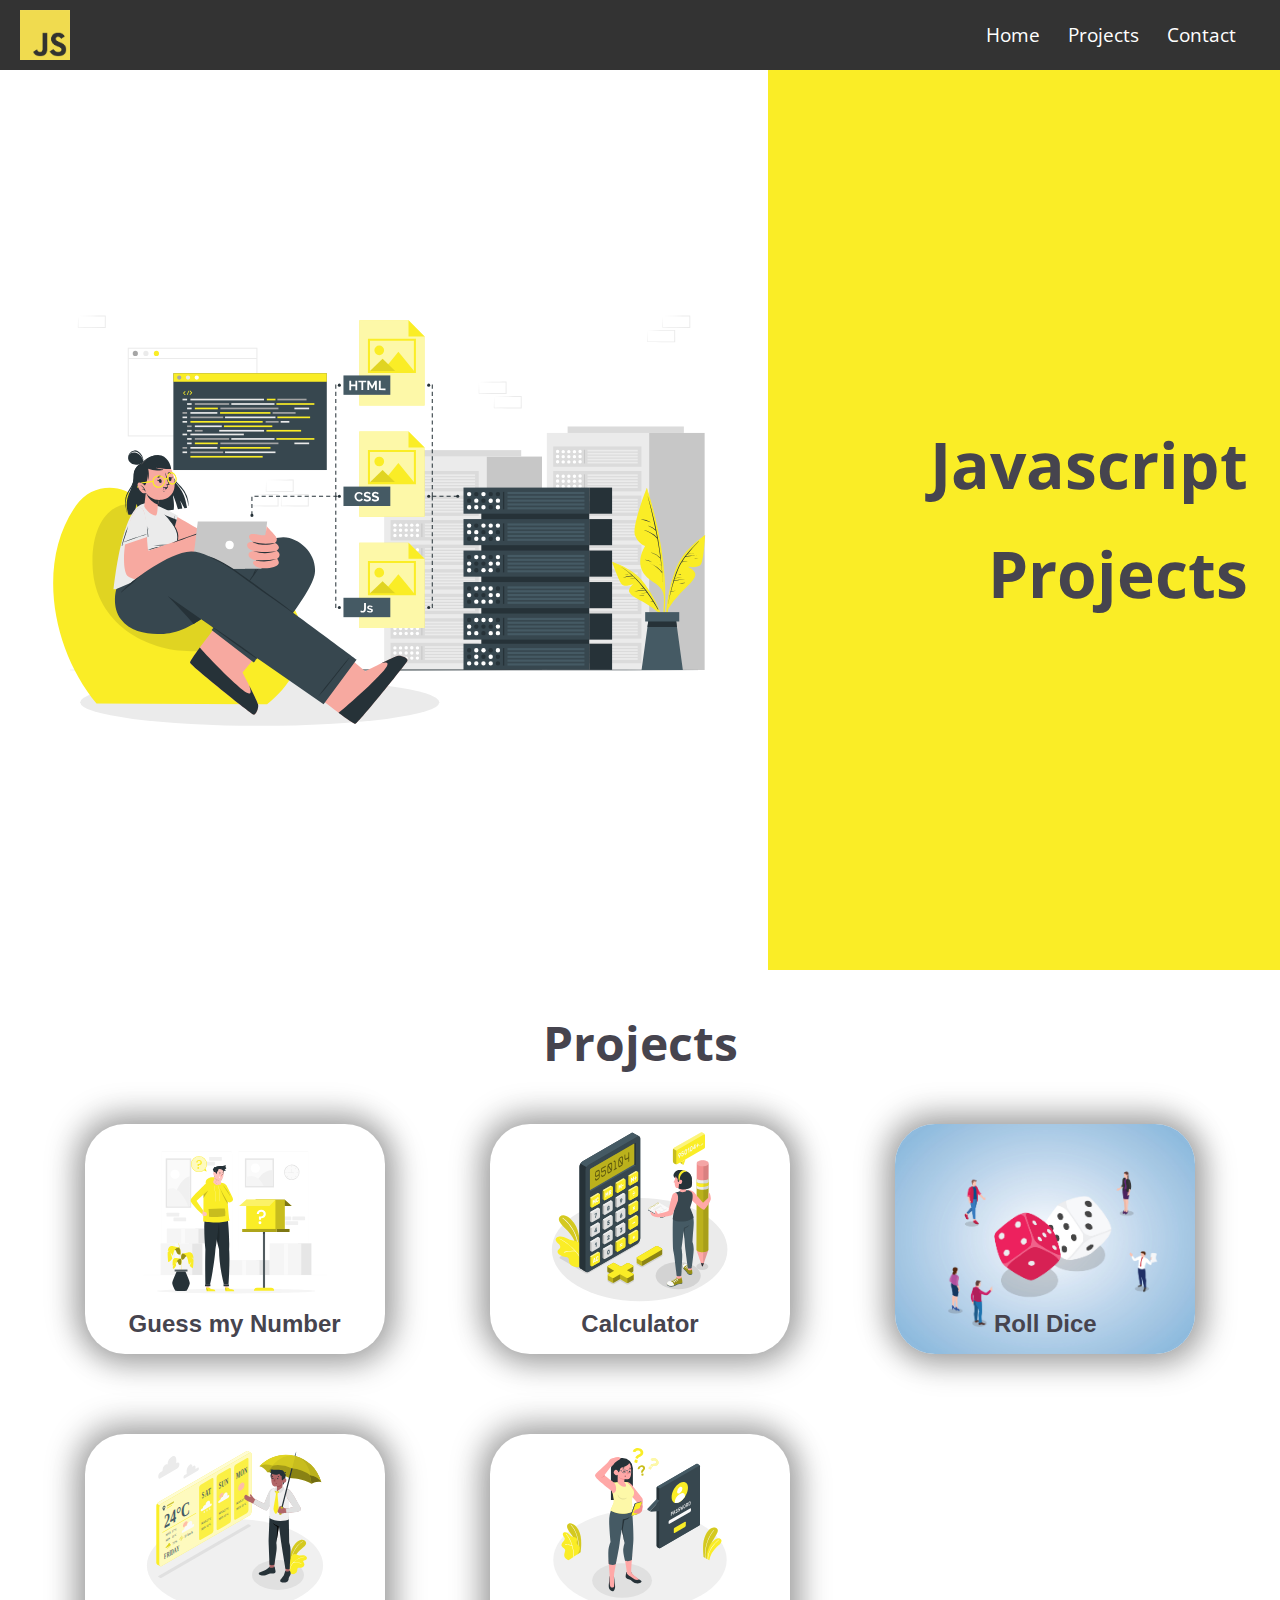
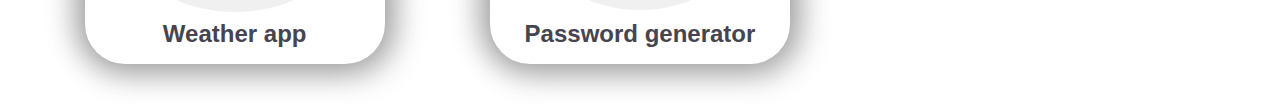
==== index.html @ d6dea040 "initial commit" ====
<!DOCTYPE html>
<html lang="en">
  <head>
    <meta charset="UTF-8" />
    <meta http-equiv="X-UA-Compatible" content="IE=edge" />
    <meta name="viewport" content="width=device-width, initial-scale=1.0" />
    <link rel="stylesheet" href="style.css" />
    <link
      rel="icon"
      sizes="32x32"
      type="image/png"
      href="assets/javascript-logo.png"
    />
    <title>Javascript Projects</title>
  </head>
  <body>
    <header>
      <nav class="navbar flex">
        <div class="logo"></div>
        <li>
          <a href="#home">Home</a>
          <a href="#projects">Projects</a>
          <a href="#">Contact</a>
        </li>
      </nav>
    </header>
    <main class="main">
      <section id="home" class="home">
        <div class="left">
          <img src="assets/Static assets-cuate.svg" alt="image" />
        </div>

        <div class="right flex">
          <h2>Javascript Projects</h2>
        </div>
      </section>

      <section id="projects" class="projects">
        <h3>Projects</h3>
        <div class="cards-list">
          <a href="guess_number/index.html">
            <div class="card">
              <div class="card_image">
                <img src="assets/guess_number.svg" alt="guess number game" />
              </div>
              <div class="card_title title">
                <p>Guess my Number</p>
              </div>
            </div>
          </a>

          <div class="card">
            <div class="card_image">
              <img src="assets/calculator.svg" alt="calculator" />
            </div>
            <div class="card_title title">
              <p>Calculator</p>
            </div>
          </div>

          <div class="card dice">
            <div class="card_image dice">
              <img src="assets/dice_games.jpg" alt="roll dice game" />
            </div>
            <div class="card_title title">
              <p>Roll Dice</p>
            </div>
          </div>

          <div class="card">
            <div class="card_image">
              <img src="assets/weather.svg" />
            </div>
            <div class="card_title title">
              <p>Weather app</p>
            </div>
          </div>

          <div class="card">
            <div class="card_image">
              <img src="assets/password.svg" />
            </div>
            <div class="card_title title">
              <p>Password generator</p>
            </div>
          </div>
        </div>
      </section>
    </main>
  </body>
</html>
---- style.css ----
@import url('https://fonts.googleapis.com/css2?family=Open+Sans:ital,wght@0,300;0,400;0,700;1,400&display=swap');

body,
html {
  font-family: 'Open Sans', sans-serif;
  font-size: 1rem;
  line-height: 1.7;
  scroll-behavior: smooth;
  color: #46444e;
}

* {
  margin: 0;
  padding: 0;
  border: 0;
  outline: 0;
  text-decoration: none;
  list-style: none;
  box-sizing: border-box;
  transition: 0.3s;
}

.flex {
  display: flex;
  justify-content: space-between;
  align-items: center;
}

/* Header */
.navbar {
  padding: 10px 20px;
  background-color: #333;
}

.navbar a {
  color: #fff;
  margin-right: 1.5rem;
  font-size: 1.2rem;
}

.navbar a:hover {
  border-bottom: 3px solid white;
}

.logo {
  height: 50px;
  width: 50px;
  background-image: url('assets/javascript-logo.png');
  background-size: cover;
}

/* Main */
.home {
  display: flex;
  flex-direction: row;
  width: 100%;
  height: 100vh;
}

.home .left {
  flex: 3;
}

.home .left img {
  width: 100%;
  height: 100%;
}

.home .right {
  flex: 2;
  background-color: #faed26;
  text-align: end;
}

.home .right h2 {
  font-size: 4rem;
  padding: 2rem;
}

/* Projects */
.projects h3 {
  text-align: center;
  padding-top: 2rem;
  font-size: 3rem;
}

.cards-list {
  width: 95%;
  margin: 0 auto;
  display: grid;
  grid-template-columns: repeat(3, 1fr);
}

.card {
  margin: 40px auto;
  width: 300px;
  height: 230px;
  border-radius: 40px;
  box-shadow: 5px 5px 30px 7px rgba(0, 0, 0, 0.25),
    -5px -5px 30px 7px rgba(0, 0, 0, 0.22);
  cursor: pointer;
}

.card .card_image {
  width: inherit;
  height: inherit;
  border-radius: 40px;
}

.card .card_image img {
  width: inherit;
  height: inherit;
  border-radius: 40px;
  height: 80%;
  border-radius: 40px 40px 0 0;
}

.card .dice img {
  height: 100%;
  object-fit: cover;
  border-radius: 40px;
}

.card .card_title {
  text-align: center;
  border-radius: 0px 0px 40px 40px;
  font-family: sans-serif;
  font-weight: bold;
  font-size: 1.5rem;
  height: 40px;
  margin-top: -50px;
}

.card:hover {
  transform: scale(1.15, 1.15);
  box-shadow: 5px 5px 30px 15px rgba(0, 0, 0, 0.25),
    -5px -5px 30px 15px rgba(0, 0, 0, 0.22);
}

.card .title {
  color: #46444e;
}

/*media queries*/

/* Medium devices (tablets, less than 992px) */
@media (max-width: 991.98px) {
  .card {
    width: 250px;
  }
  .cards-list {
    grid-template-columns: repeat(2, 1fr);
  }
  .card {
    width: 350px;
  }
}

/* Small devices (landscape phones, less than 768px) */
@media (max-width: 767.98px) {
  .home .right h2 {
    font-size: 3rem;
  }
  .cards-list {
    grid-template-columns: repeat(1, 1fr);
  }
}

/* X-Small devices (portrait phones, less than 576px) */
@media (max-width: 575.98px) {
  .home {
    flex-direction: column;
  }
  .home .right {
    order: 1;
  }
  .home .left {
    order: 2;
  }
}
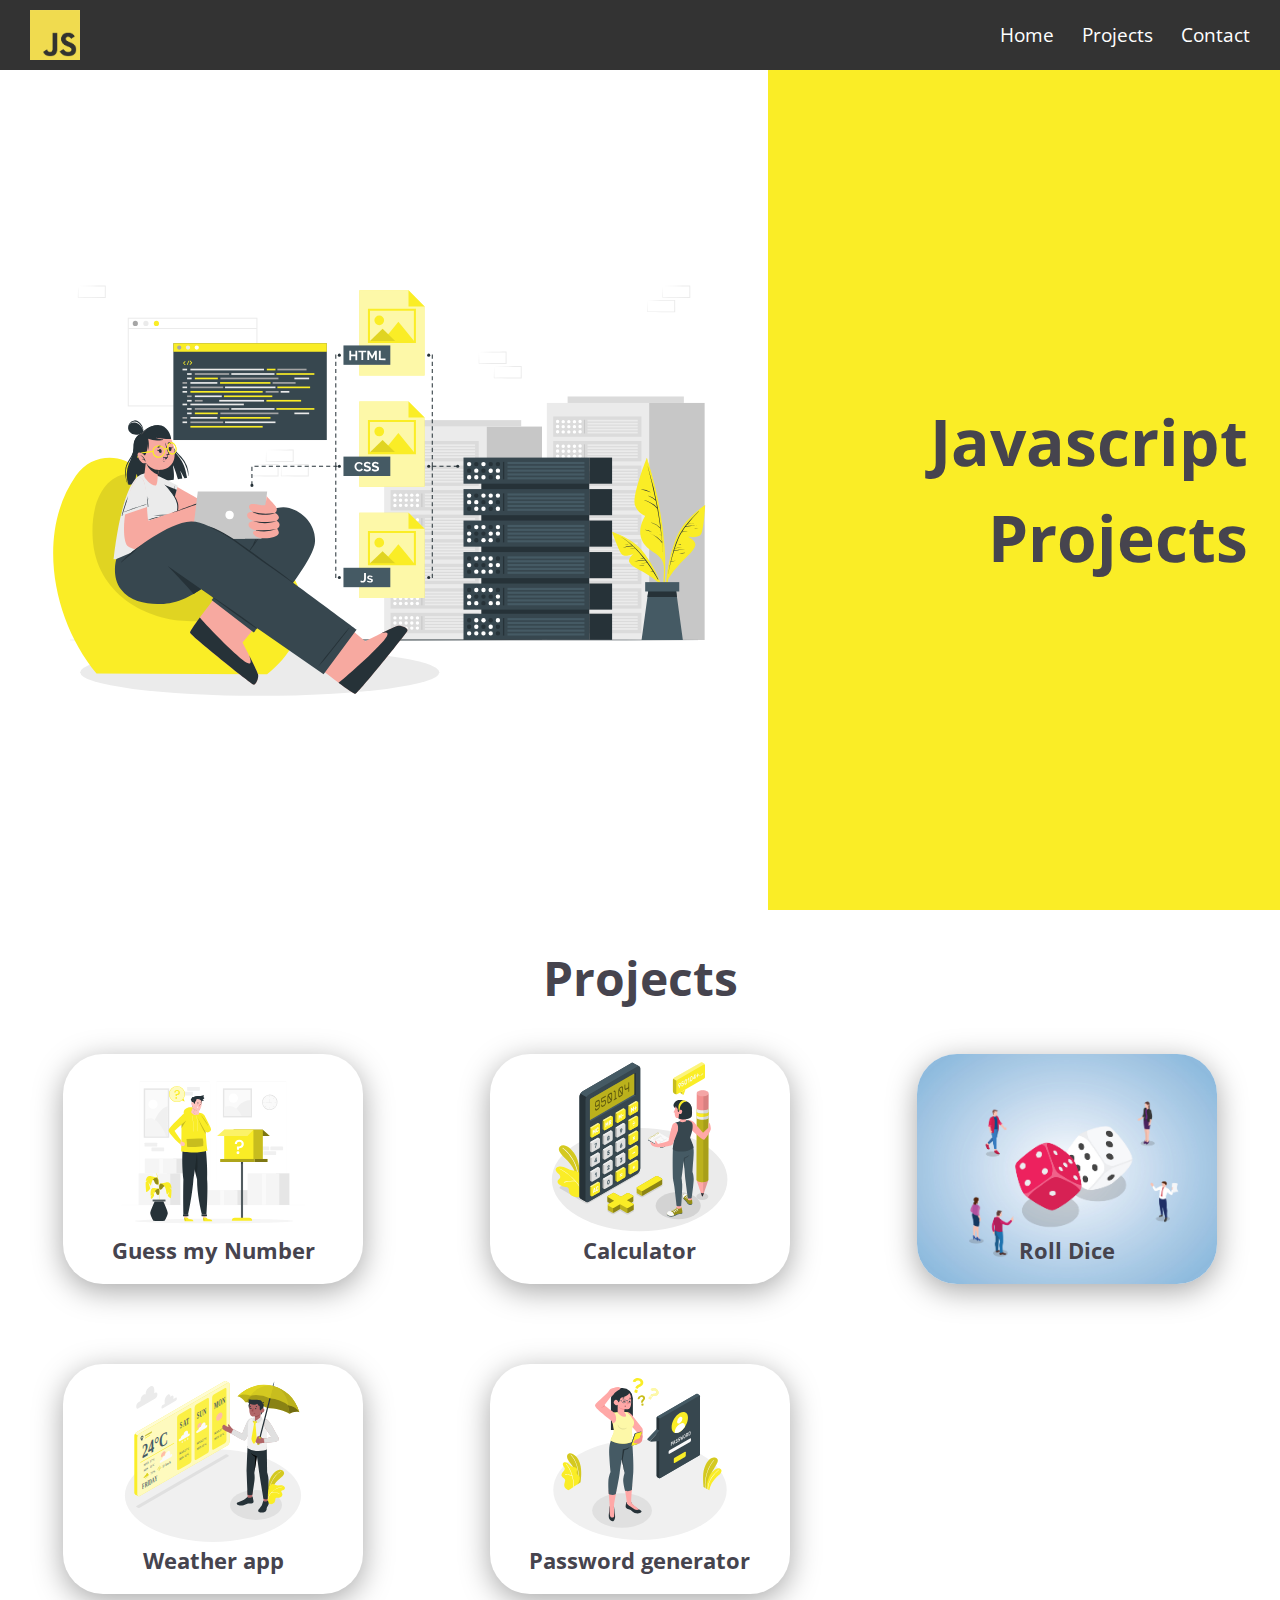
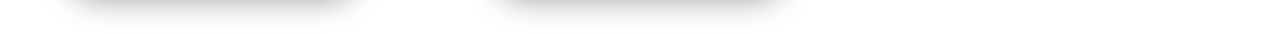
==== commit db6260aa: "changed styles" ====
--- a/index.html
+++ b/index.html
@@ -17,17 +17,19 @@
     <header>
       <nav class="navbar flex">
         <div class="logo"></div>
-        <li>
-          <a href="#home">Home</a>
-          <a href="#projects">Projects</a>
-          <a href="#">Contact</a>
-        </li>
+        <ul>
+          <li>
+            <a href="#">Home</a>
+            <a href="#projects">Projects</a>
+            <a href="#">Contact</a>
+          </li>
+        </ul>
       </nav>
     </header>
     <main class="main">
       <section id="home" class="home">
         <div class="left">
-          <img src="assets/Static assets-cuate.svg" alt="image" />
+          <img src="assets/home-page.svg" alt="image" />
         </div>
 
         <div class="right flex">
@@ -43,44 +45,46 @@
               <div class="card_image">
                 <img src="assets/guess_number.svg" alt="guess number game" />
               </div>
-              <div class="card_title title">
+              <div class="card_title">
                 <p>Guess my Number</p>
               </div>
             </div>
           </a>
 
-          <div class="card">
-            <div class="card_image">
-              <img src="assets/calculator.svg" alt="calculator" />
+          <a href="calculator/index.html">
+            <div class="card">
+              <div class="card_image">
+                <img src="assets/calculator.svg" alt="calculator" />
+              </div>
+              <div class="card_title">
+                <p>Calculator</p>
+              </div>
             </div>
-            <div class="card_title title">
-              <p>Calculator</p>
-            </div>
-          </div>
+          </a>
 
           <div class="card dice">
             <div class="card_image dice">
               <img src="assets/dice_games.jpg" alt="roll dice game" />
             </div>
-            <div class="card_title title">
+            <div class="card_title">
               <p>Roll Dice</p>
             </div>
           </div>
 
           <div class="card">
             <div class="card_image">
-              <img src="assets/weather.svg" />
+              <img src="assets/weather.svg" alt="weather app" />
             </div>
-            <div class="card_title title">
+            <div class="card_title">
               <p>Weather app</p>
             </div>
           </div>
 
           <div class="card">
             <div class="card_image">
-              <img src="assets/password.svg" />
+              <img src="assets/password.svg" alt="password generator" />
             </div>
-            <div class="card_title title">
+            <div class="card_title">
               <p>Password generator</p>
             </div>
           </div>
--- a/style.css
+++ b/style.css
@@ -4,9 +4,13 @@
 html {
   font-family: 'Open Sans', sans-serif;
   font-size: 1rem;
-  line-height: 1.7;
+  line-height: 1.5;
   scroll-behavior: smooth;
   color: #46444e;
+}
+
+:root {
+  --navigation-height: 60px;
 }
 
 * {
@@ -28,16 +32,17 @@
 
 /* Header */
 .navbar {
-  padding: 10px 20px;
+  padding: 10px 30px;
   background-color: #333;
 }
 
 .navbar a {
   color: #fff;
-  margin-right: 1.5rem;
   font-size: 1.2rem;
 }
-
+.navbar a:not(:last-child) {
+  margin-right: 1.5rem;
+}
 .navbar a:hover {
   border-bottom: 3px solid white;
 }
@@ -54,7 +59,7 @@
   display: flex;
   flex-direction: row;
   width: 100%;
-  height: 100vh;
+  height: calc(100vh - var(--navigation-height));
 }
 
 .home .left {
@@ -85,8 +90,6 @@
 }
 
 .cards-list {
-  width: 95%;
-  margin: 0 auto;
   display: grid;
   grid-template-columns: repeat(3, 1fr);
 }
@@ -96,9 +99,11 @@
   width: 300px;
   height: 230px;
   border-radius: 40px;
-  box-shadow: 5px 5px 30px 7px rgba(0, 0, 0, 0.25),
-    -5px -5px 30px 7px rgba(0, 0, 0, 0.22);
+  box-shadow: 0px 7px 30px rgba(0, 0, 0, 0.35);
   cursor: pointer;
+}
+.card:hover {
+  transform: scale(1.15, 1.15);
 }
 
 .card .card_image {
@@ -109,45 +114,29 @@
 
 .card .card_image img {
   width: inherit;
-  height: inherit;
-  border-radius: 40px;
   height: 80%;
   border-radius: 40px 40px 0 0;
 }
 
 .card .dice img {
-  height: 100%;
+  height: inherit;
   object-fit: cover;
   border-radius: 40px;
 }
 
 .card .card_title {
   text-align: center;
-  border-radius: 0px 0px 40px 40px;
-  font-family: sans-serif;
   font-weight: bold;
-  font-size: 1.5rem;
+  font-size: 1.4rem;
   height: 40px;
   margin-top: -50px;
-}
-
-.card:hover {
-  transform: scale(1.15, 1.15);
-  box-shadow: 5px 5px 30px 15px rgba(0, 0, 0, 0.25),
-    -5px -5px 30px 15px rgba(0, 0, 0, 0.22);
-}
-
-.card .title {
   color: #46444e;
 }
 
-/*media queries*/
+/*Media Queries*/
 
 /* Medium devices (tablets, less than 992px) */
 @media (max-width: 991.98px) {
-  .card {
-    width: 250px;
-  }
   .cards-list {
     grid-template-columns: repeat(2, 1fr);
   }
@@ -168,6 +157,13 @@
 
 /* X-Small devices (portrait phones, less than 576px) */
 @media (max-width: 575.98px) {
+  .logo {
+    height: 35px;
+    width: 35px;
+  }
+  .navbar a {
+    font-size: 1rem;
+  }
   .home {
     flex-direction: column;
   }
@@ -177,4 +173,7 @@
   .home .left {
     order: 2;
   }
-}
+  .projects h3 {
+    padding-top: 0;
+  }
+}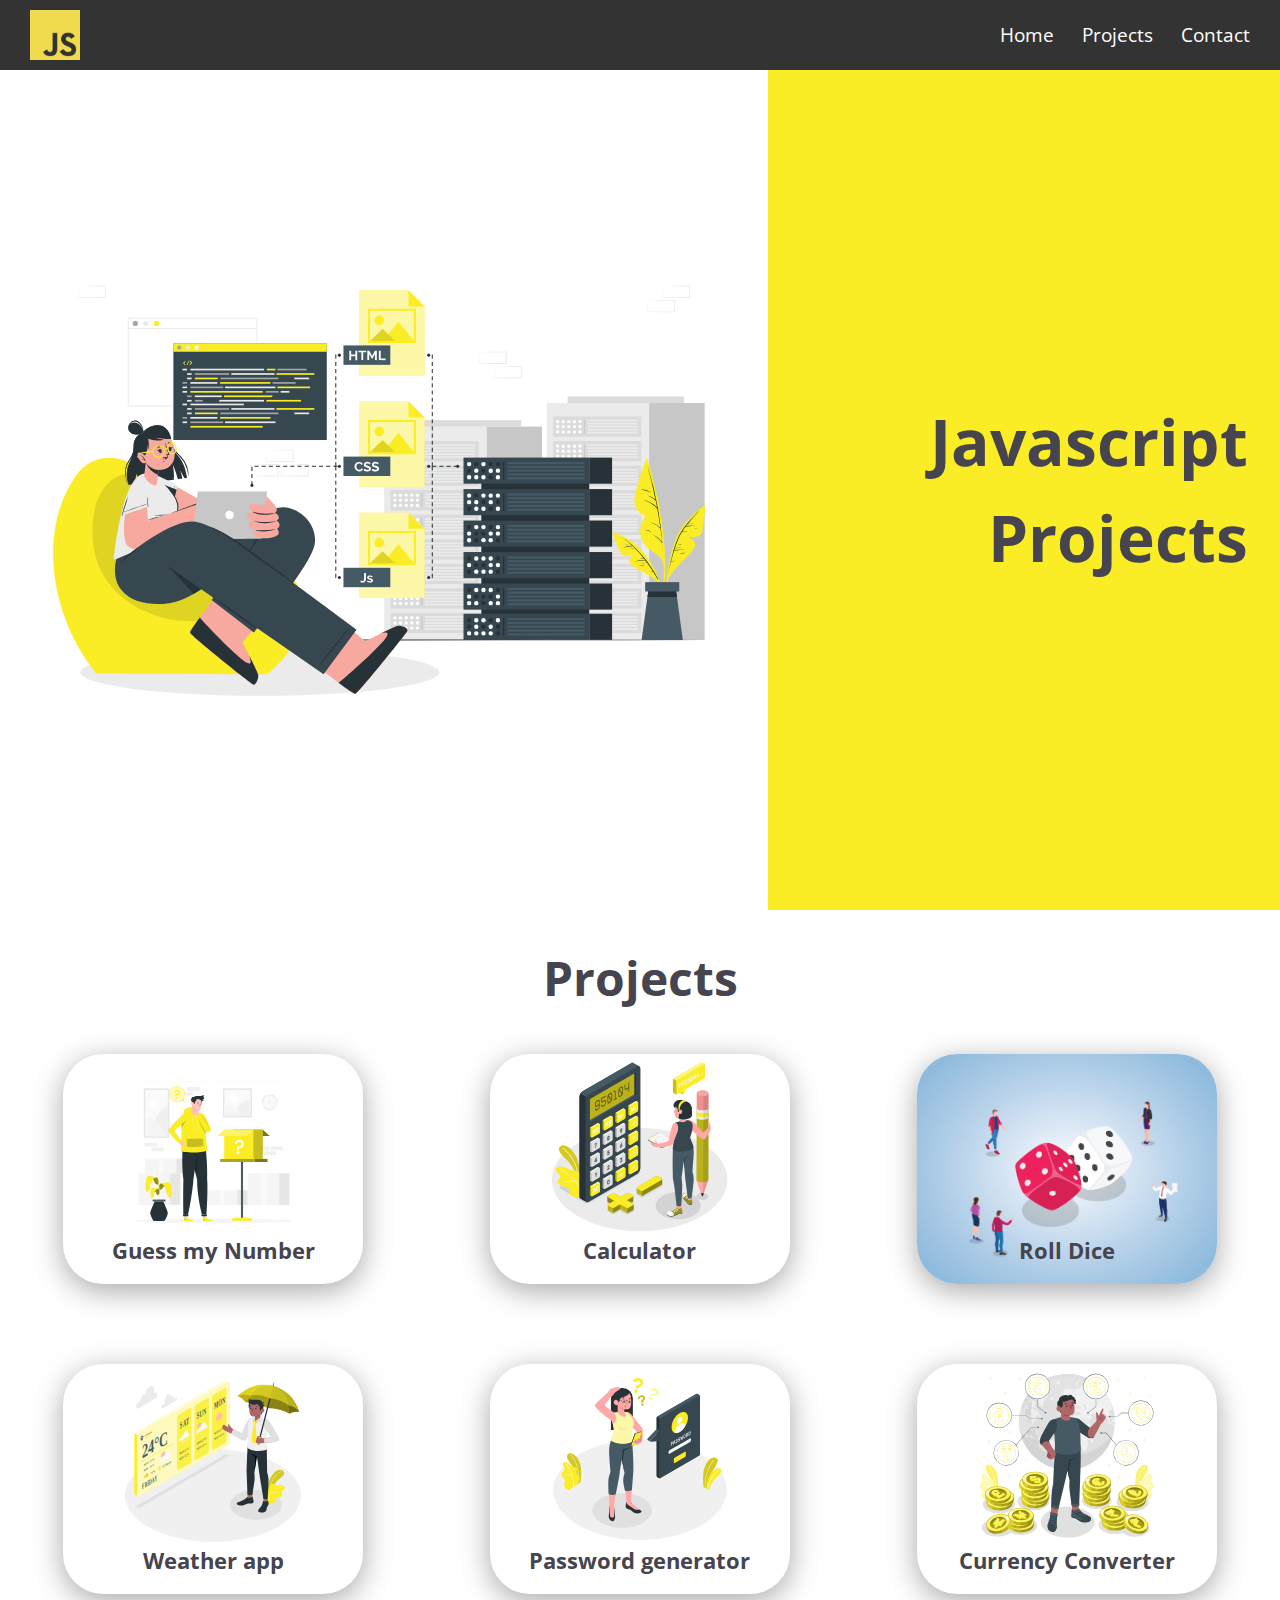
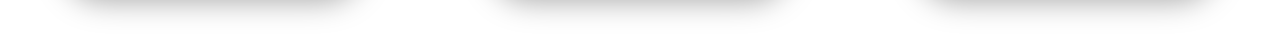
==== commit fdd0209f: "added Currency converter" ====
--- a/index.html
+++ b/index.html
@@ -5,12 +5,7 @@
     <meta http-equiv="X-UA-Compatible" content="IE=edge" />
     <meta name="viewport" content="width=device-width, initial-scale=1.0" />
     <link rel="stylesheet" href="style.css" />
-    <link
-      rel="icon"
-      sizes="32x32"
-      type="image/png"
-      href="assets/javascript-logo.png"
-    />
+    <link rel="icon" sizes="32x32" type="image/png" href="assets/javascript-logo.png"/>
     <title>Javascript Projects</title>
   </head>
   <body>
@@ -71,23 +66,38 @@
             </div>
           </div>
 
-          <div class="card">
-            <div class="card_image">
-              <img src="assets/weather.svg" alt="weather app" />
+          <a href="weather_app/index.html">
+            <div class="card">
+              <div class="card_image">
+                <img src="assets/weather.svg" alt="weather app" />
+              </div>
+              <div class="card_title">
+                <p>Weather app</p>
+              </div>
             </div>
-            <div class="card_title">
-              <p>Weather app</p>
+          </a>
+
+          <a href="password_generator/index.html">
+            <div class="card">
+              <div class="card_image">
+                <img src="assets/password.svg" alt="password generator" />
+              </div>
+              <div class="card_title">
+                <p>Password generator</p>
+              </div>
             </div>
-          </div>
+          </a>
 
-          <div class="card">
-            <div class="card_image">
-              <img src="assets/password.svg" alt="password generator" />
+          <a href="currency_converter/index.html">
+            <div class="card">
+              <div class="card_image">
+                <img src="assets/currency.svg" alt="currency converter" />
+              </div>
+              <div class="card_title">
+                <p>Currency Converter</p>
+              </div>
             </div>
-            <div class="card_title">
-              <p>Password generator</p>
-            </div>
-          </div>
+          </a>
         </div>
       </section>
     </main>
